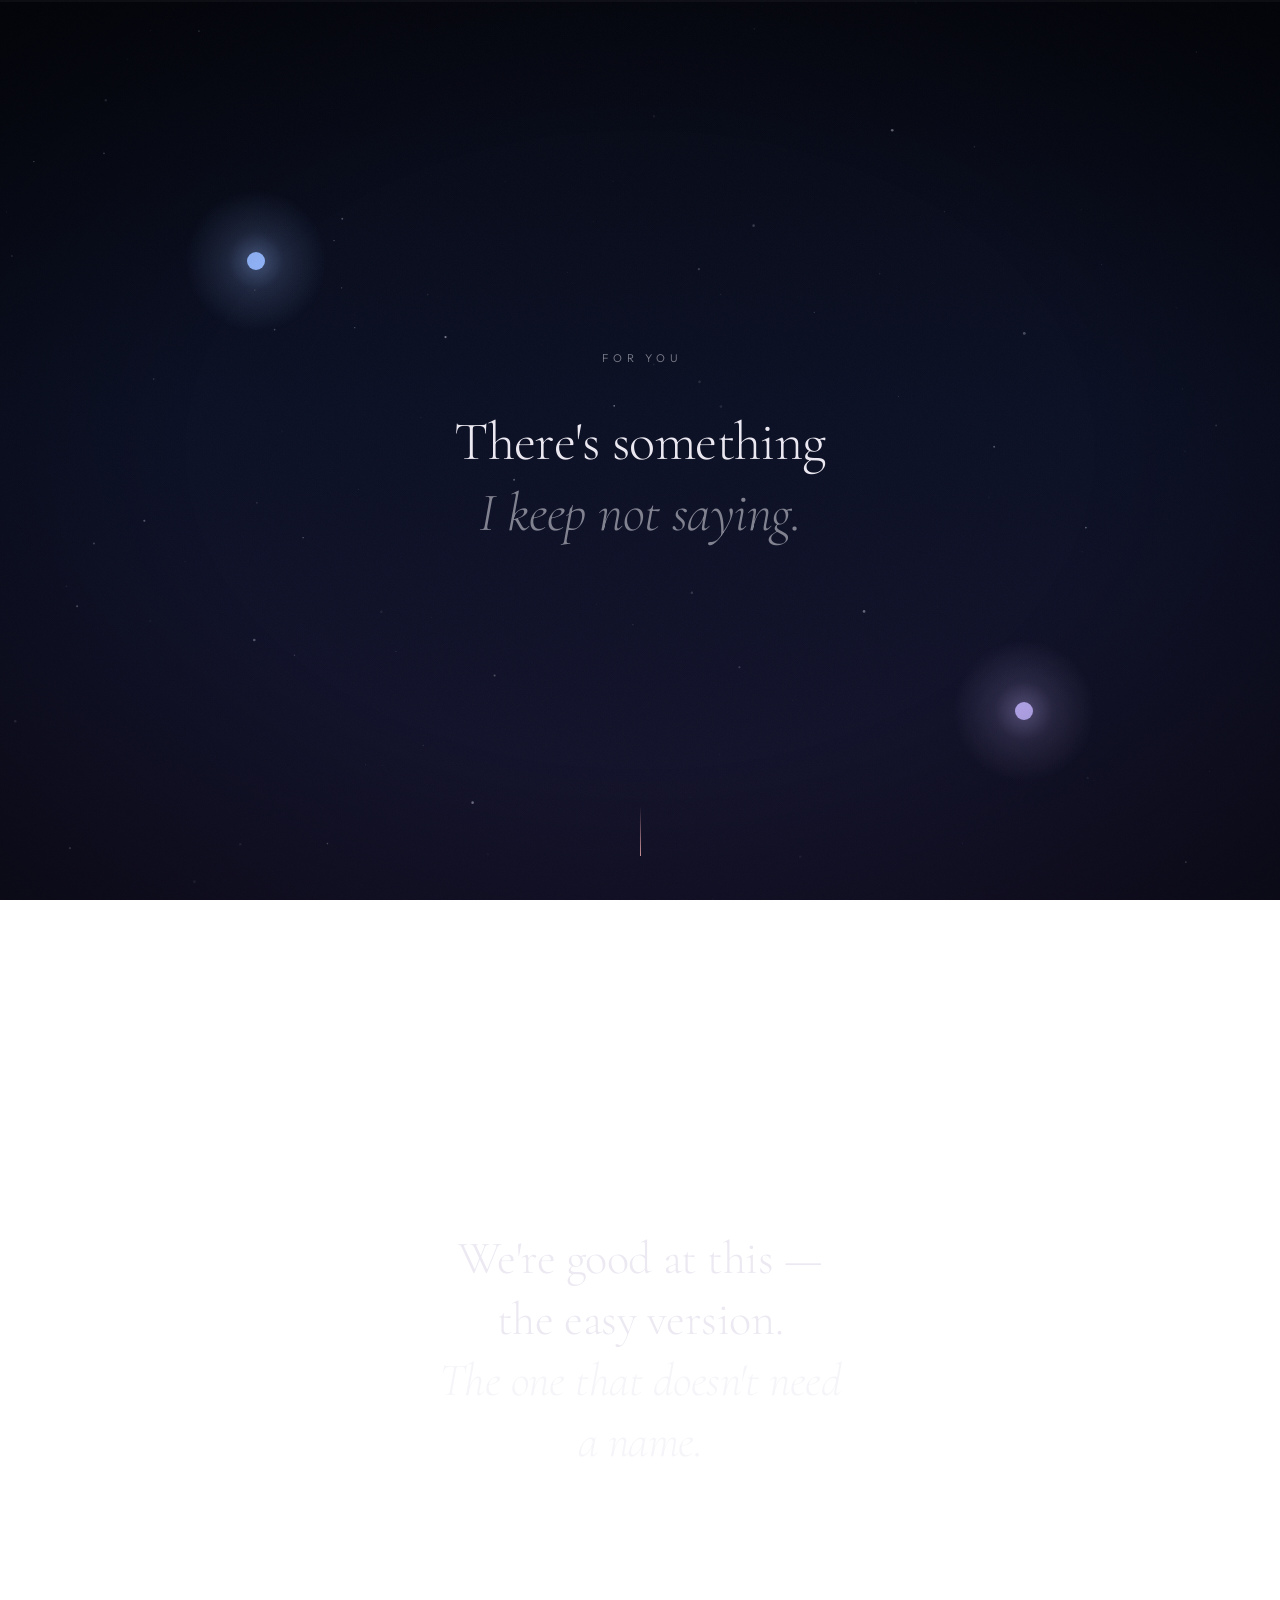
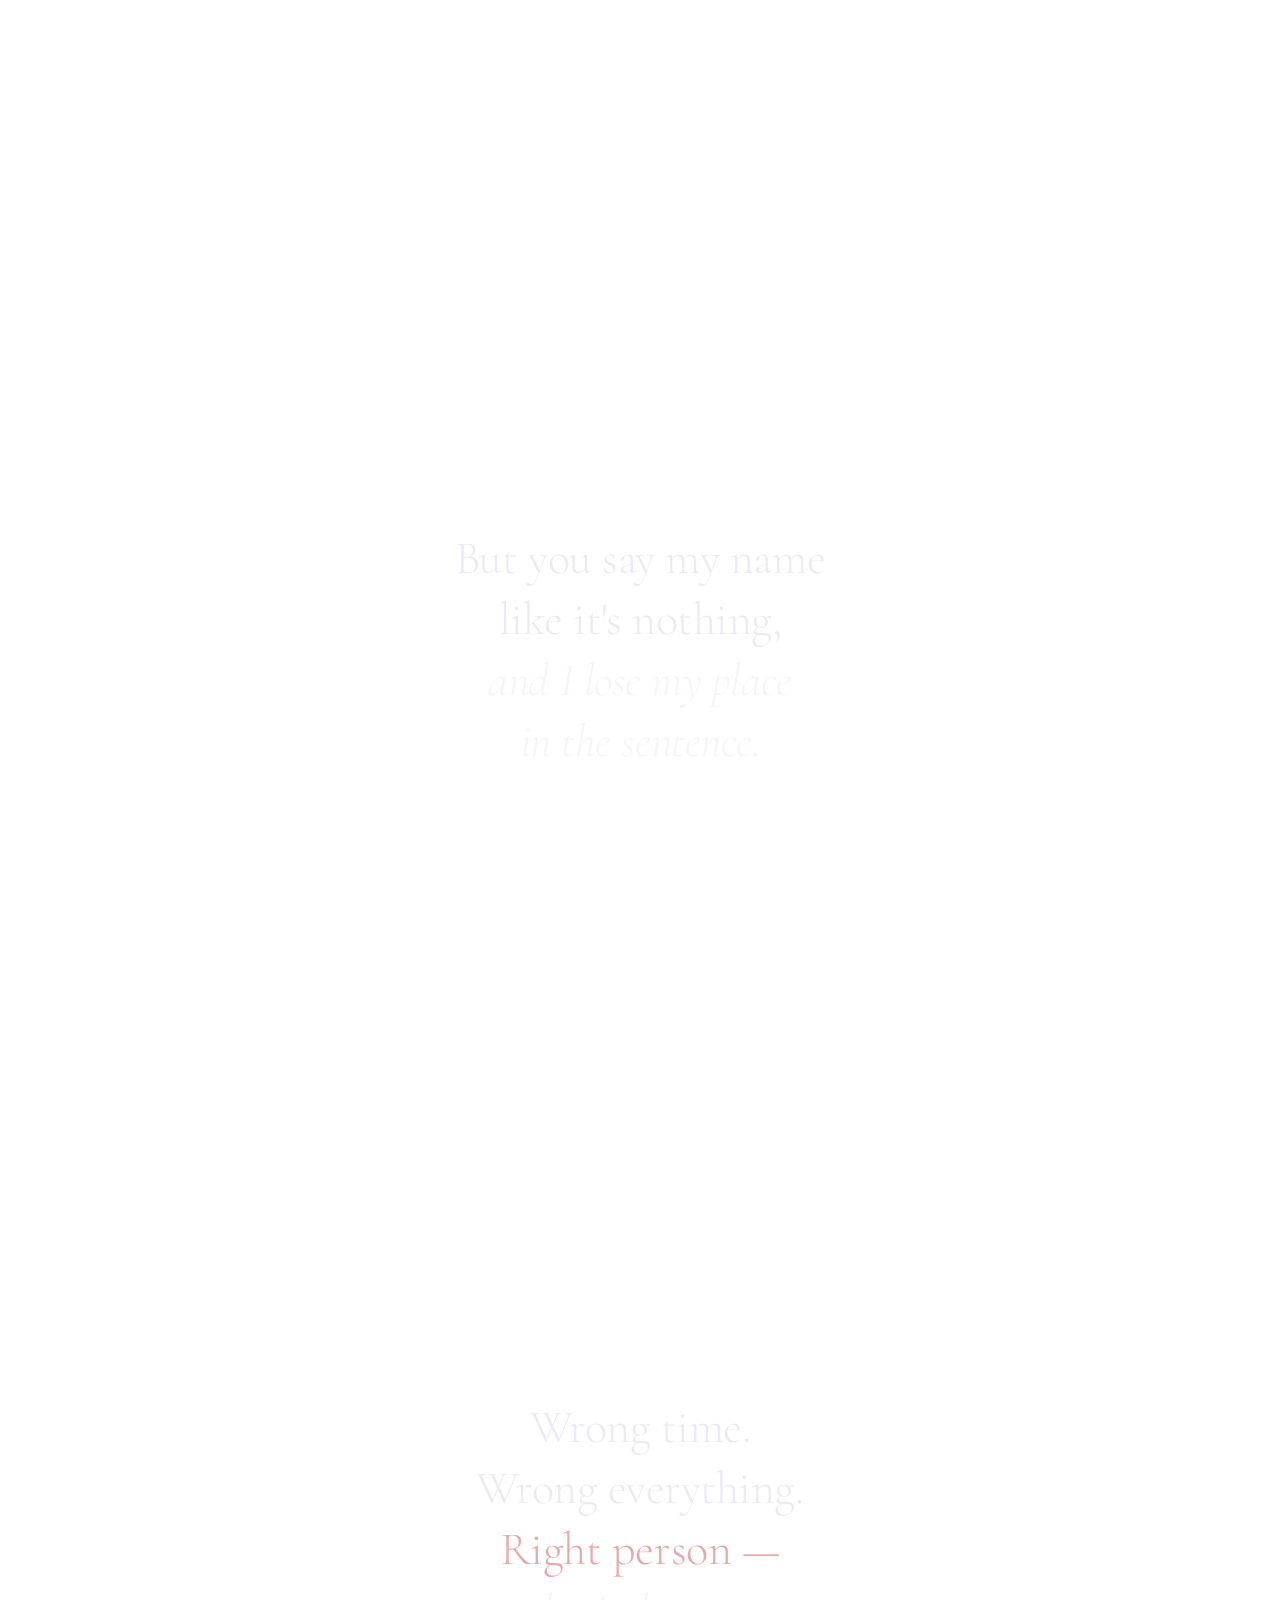
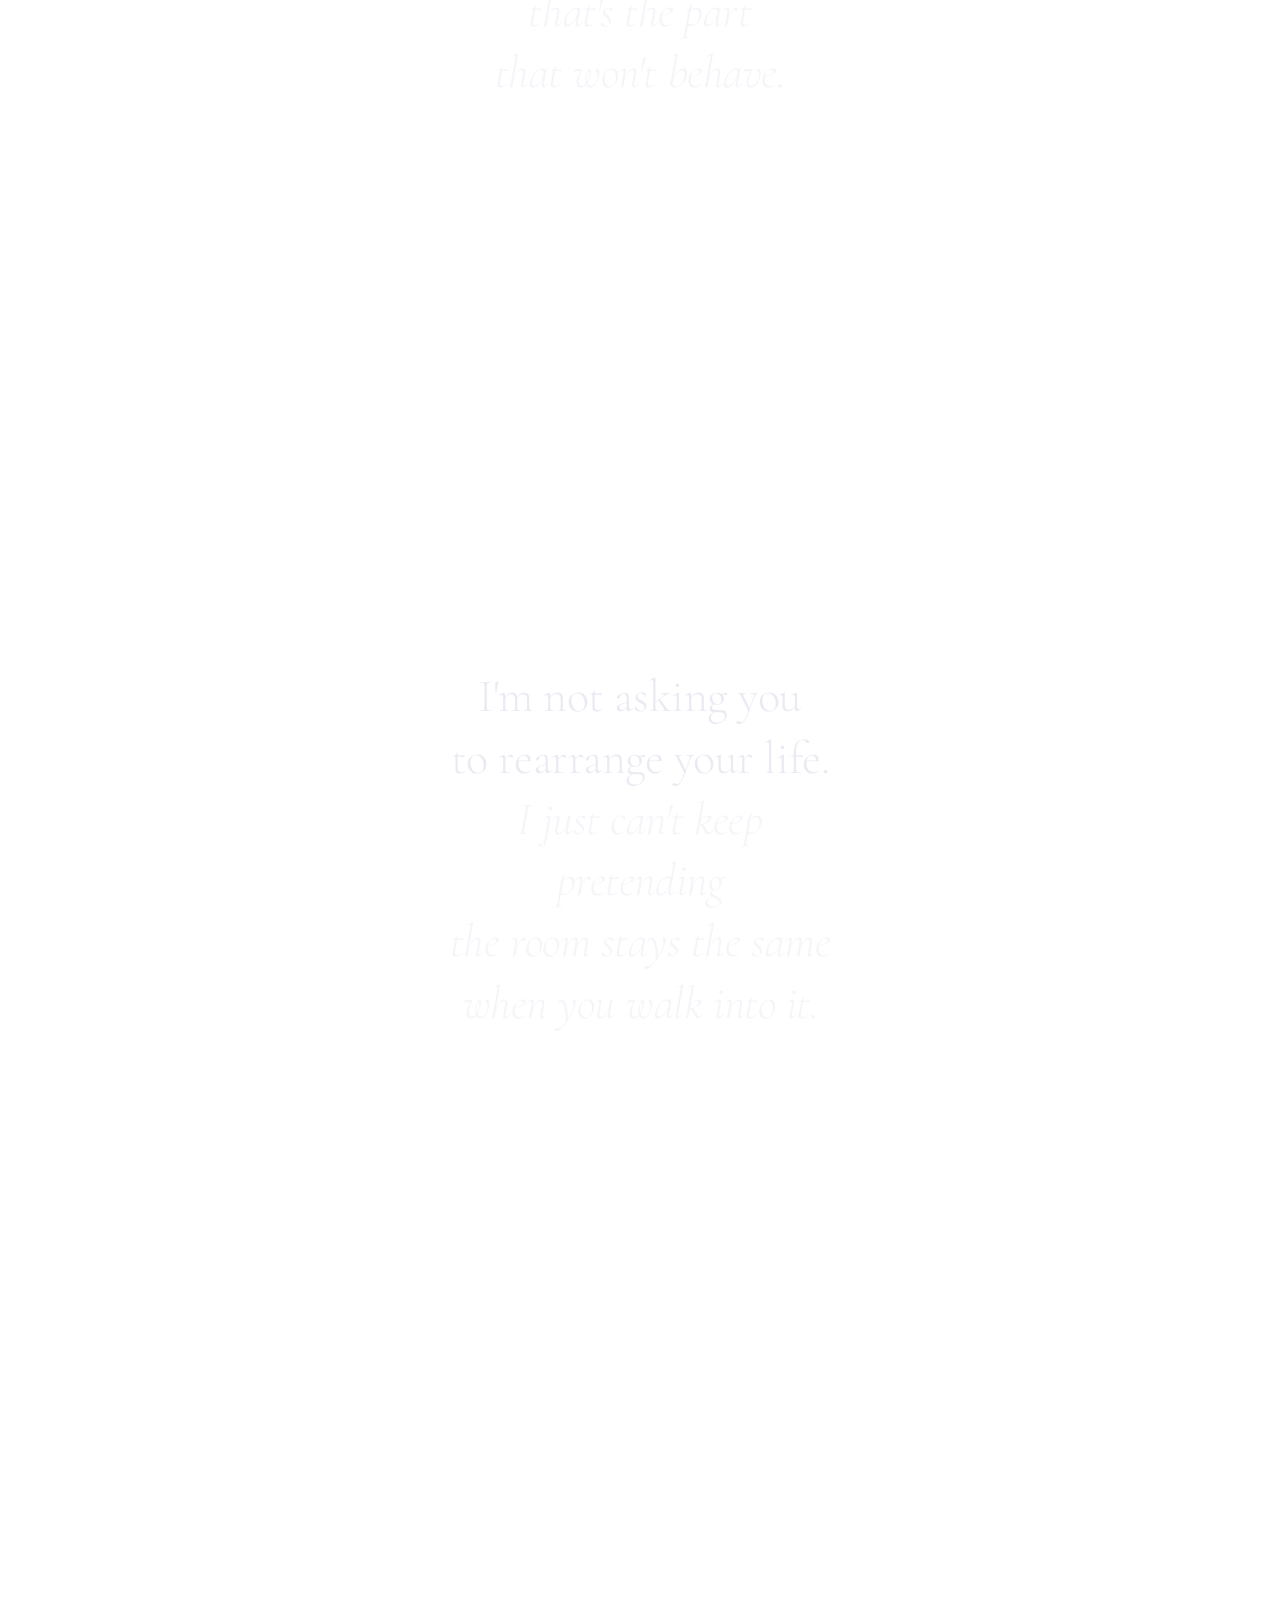
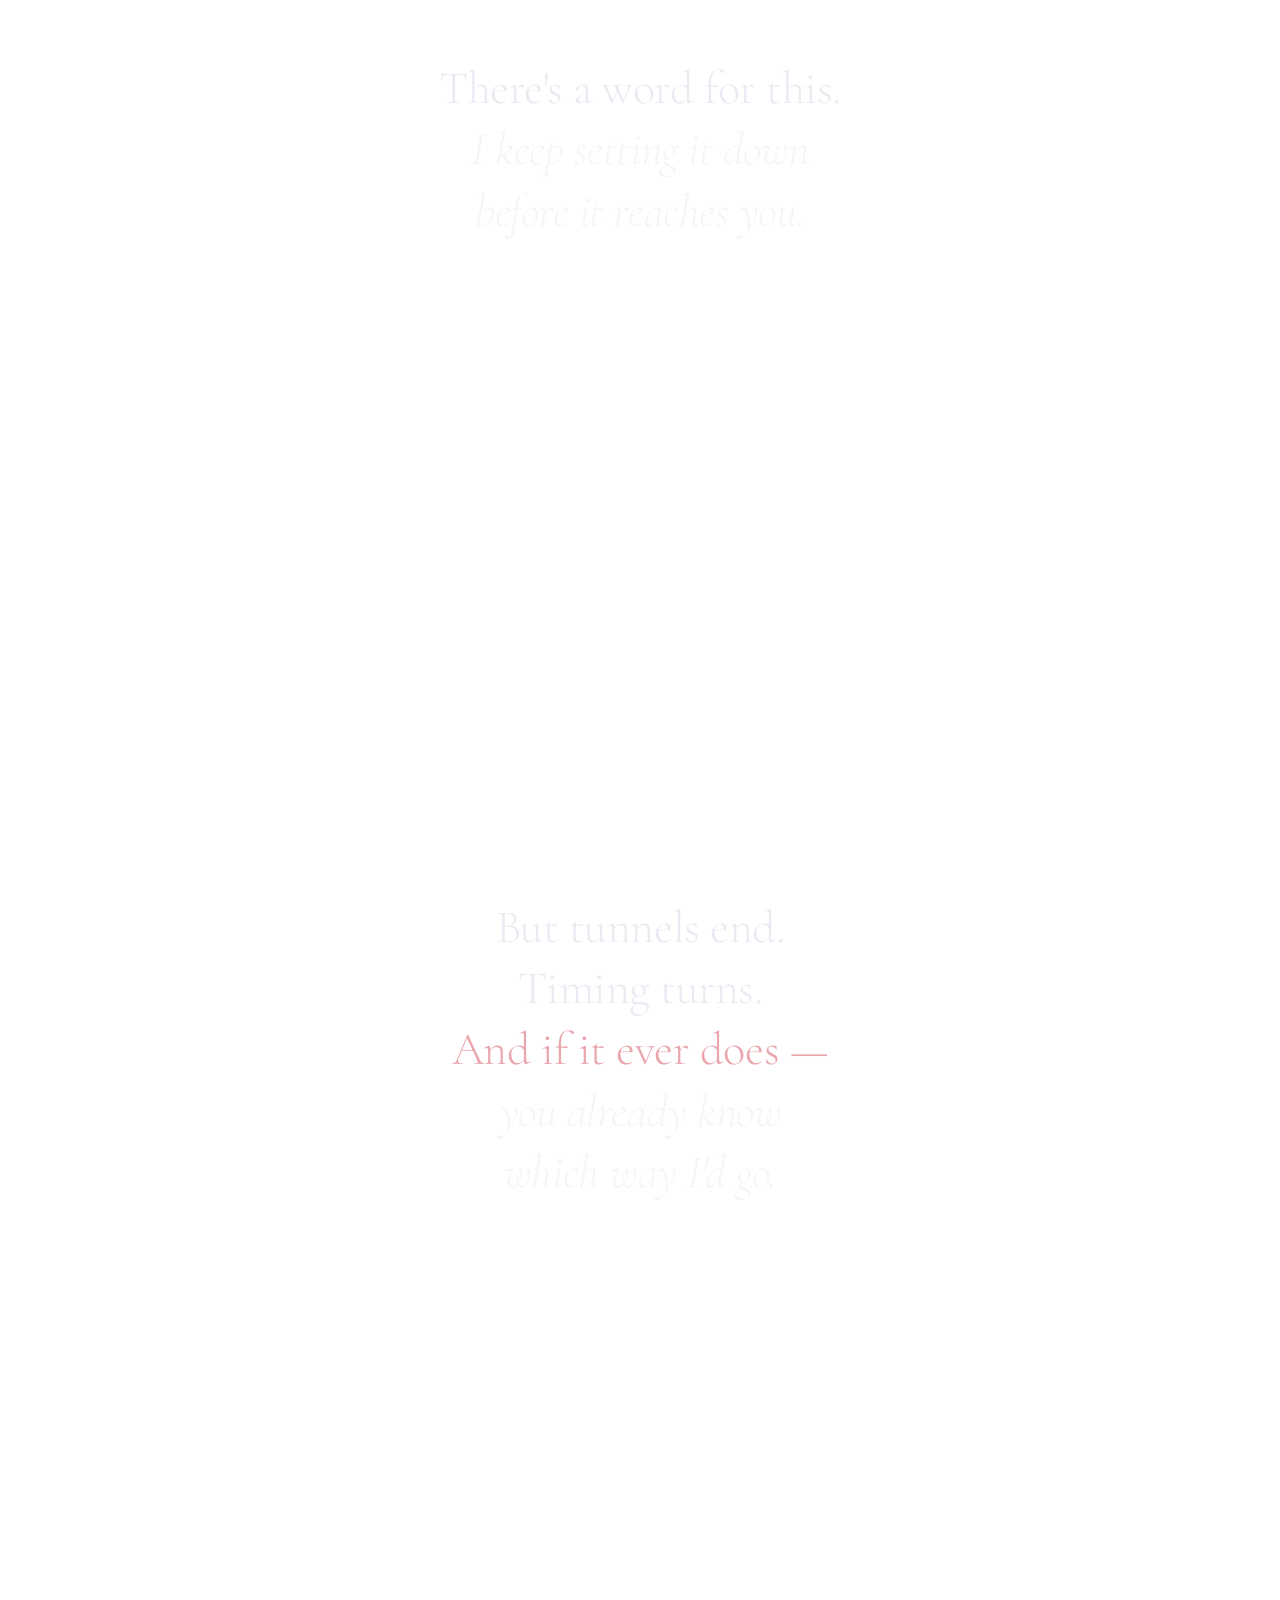
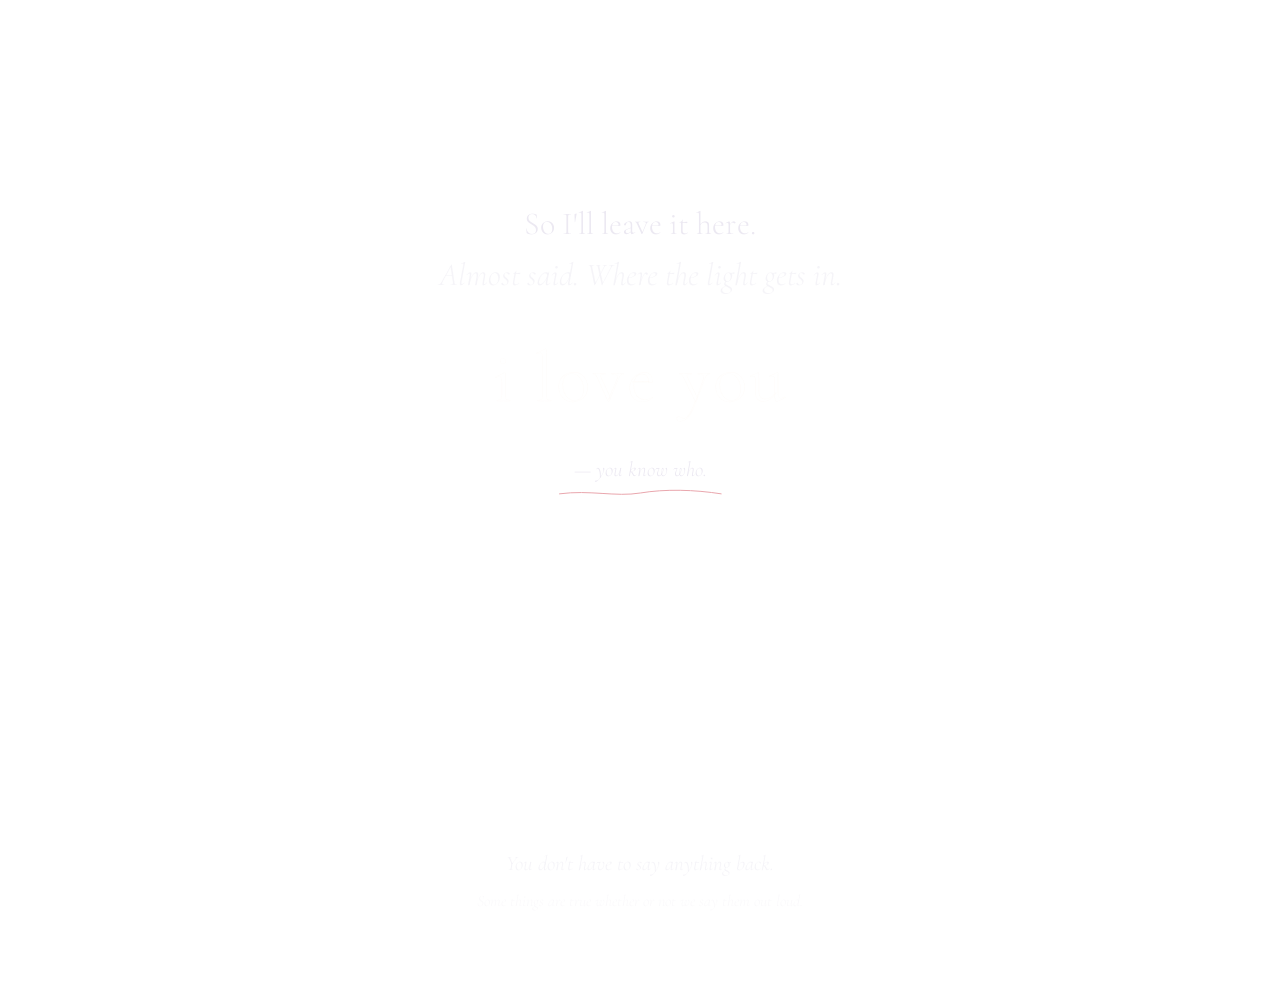
==== index.html @ d971e367 "Add "for you" — a quiet, animated love letter for GitHub Pages A mobile-first single page that hints" ====
<!DOCTYPE html>
<html lang="en">
<head>
  <meta charset="UTF-8">
  <meta name="viewport" content="width=device-width, initial-scale=1.0, viewport-fit=cover">
  <meta name="description" content="Some things are true whether or not we say them out loud.">
  <meta name="theme-color" content="#060812">
  <title>for you</title>
  <link rel="preconnect" href="https://fonts.googleapis.com">
  <link rel="preconnect" href="https://fonts.gstatic.com" crossorigin>
  <link href="https://fonts.googleapis.com/css2?family=Cormorant+Garamond:ital,wght@0,300;0,400;0,500;1,300;1,400&family=Outfit:wght@300;400&display=swap" rel="stylesheet">
  <link rel="stylesheet" href="css/style.css">
</head>
<body>
  <div class="progress" aria-hidden="true"><span class="progress__bar"></span></div>
  <div class="warmth" aria-hidden="true"></div>
  <canvas id="field" aria-hidden="true"></canvas>
  <div class="grain" aria-hidden="true"></div>
  <div class="vignette" aria-hidden="true"></div>

  <main class="letter">

    <!-- Intro -->
    <section class="panel panel--intro" id="intro">
      <p class="label reveal">for you</p>
      <h1 class="verse verse--lead">
        <span class="verse__line reveal">There's something</span>
        <span class="verse__line reveal verse--soft">I keep not saying.</span>
      </h1>
      <div class="cue reveal" aria-hidden="true"><span></span></div>
    </section>

    <!-- The easy version -->
    <section class="panel">
      <p class="verse">
        <span class="verse__line reveal">We're good at this —</span>
        <span class="verse__line reveal">the easy version.</span>
        <span class="verse__line reveal verse--soft">The one that doesn't need a name.</span>
      </p>
    </section>

    <!-- The tell -->
    <section class="panel">
      <p class="verse">
        <span class="verse__line reveal">But you say my name</span>
        <span class="verse__line reveal">like it's nothing,</span>
        <span class="verse__line reveal verse--soft">and I lose my place</span>
        <span class="verse__line reveal verse--soft">in the sentence.</span>
      </p>
    </section>

    <!-- Wrong everything -->
    <section class="panel">
      <p class="verse">
        <span class="verse__line reveal">Wrong time.</span>
        <span class="verse__line reveal">Wrong everything.</span>
        <span class="verse__line reveal verse--accent">Right person —</span>
        <span class="verse__line reveal verse--soft">that's the part</span>
        <span class="verse__line reveal verse--soft">that won't behave.</span>
      </p>
    </section>

    <!-- Not asking -->
    <section class="panel">
      <p class="verse">
        <span class="verse__line reveal">I'm not asking you</span>
        <span class="verse__line reveal">to rearrange your life.</span>
        <span class="verse__line reveal verse--soft">I just can't keep pretending</span>
        <span class="verse__line reveal verse--soft">the room stays the same</span>
        <span class="verse__line reveal verse--soft">when you walk into it.</span>
      </p>
    </section>

    <!-- The almost -->
    <section class="panel">
      <p class="verse">
        <span class="verse__line reveal">There's a word for this.</span>
        <span class="verse__line reveal verse--soft">I keep setting it down</span>
        <span class="verse__line reveal verse--soft">before it reaches you.</span>
      </p>
    </section>

    <!-- Light / hope -->
    <section class="panel">
      <p class="verse">
        <span class="verse__line reveal">But tunnels end.</span>
        <span class="verse__line reveal">Timing turns.</span>
        <span class="verse__line reveal verse--accent">And if it ever does —</span>
        <span class="verse__line reveal verse--soft">you already know</span>
        <span class="verse__line reveal verse--soft">which way I'd go.</span>
      </p>
    </section>

    <!-- Finale: the hint, never quite said -->
    <section class="panel panel--finale" id="finale">
      <div class="finale__inner">
        <p class="finale__line reveal">So I'll leave it here.</p>
        <p class="finale__line reveal verse--soft">Almost said. Where the light gets in.</p>

        <p class="whisper reveal" aria-label="three words I'm not quite saying">
          <span>i</span> <span>love</span> <span>you</span>
        </p>

        <p class="sign reveal">
          <span class="sign__text">— you know who.</span>
          <svg class="sign__underline" viewBox="0 0 200 12" preserveAspectRatio="none" aria-hidden="true">
            <path d="M3 7 C 40 2, 70 11, 100 6 S 165 2, 197 7" fill="none" stroke="currentColor" stroke-width="1.2" stroke-linecap="round"/>
          </svg>
        </p>
      </div>
    </section>

    <footer class="footer">
      <p>You don't have to say anything back.</p>
      <p class="footer__soft">Some things are true whether or not we say them out loud.</p>
    </footer>

  </main>

  <script src="js/main.js"></script>
</body>
</html>
---- css/style.css ----
/* ───────────────────────────────────────────
   for you — a quiet letter that only hints
   ─────────────────────────────────────────── */

*, *::before, *::after {
  box-sizing: border-box;
  margin: 0;
  padding: 0;
}

:root {
  --night:   #060812;
  --indigo:  #0b1024;
  --dusk:    #15132c;
  --plum:    #241734;
  --ember:   #3a2230;
  --dawn:    #4d2f2b;

  --text:    #ece9f2;
  --muted:   rgba(236, 233, 242, 0.52);
  --faint:   rgba(236, 233, 242, 0.28);
  --accent:  #e9a6ad;   /* soft rose */
  --warm:    #f3c79c;   /* amber */
  --gold:    #ffd9a0;

  --serif: 'Cormorant Garamond', Georgia, serif;
  --sans:  'Outfit', system-ui, sans-serif;

  --ease-out:  cubic-bezier(0.22, 1, 0.36, 1);
  --ease-soft: cubic-bezier(0.45, 0, 0.55, 1);
}

html {
  scroll-behavior: smooth;
  -webkit-text-size-adjust: 100%;
}

body {
  font-family: var(--serif);
  font-weight: 300;
  color: var(--text);
  line-height: 1.5;
  background: var(--night);
  overflow-x: hidden;
  min-height: 100dvh;
  opacity: 0;
  transition: opacity 1.8s var(--ease-out);
}

body.loaded { opacity: 1; }

/* ── Fixed background layers ──────────────── */

/* cool base; warm overlay fades in with scroll */
.warmth {
  position: fixed;
  inset: 0;
  z-index: -2;
  background:
    radial-gradient(120% 90% at 50% 118%, rgba(77, 47, 43, 0.95) 0%, rgba(58, 34, 48, 0.6) 35%, transparent 70%),
    linear-gradient(180deg, transparent 0%, rgba(36, 23, 52, 0.5) 100%);
  opacity: 0;
  transition: opacity 0.4s linear;
  pointer-events: none;
}

body {
  background:
    linear-gradient(180deg, var(--night) 0%, var(--indigo) 45%, var(--dusk) 100%) fixed;
}

#field {
  position: fixed;
  inset: 0;
  z-index: -1;
  pointer-events: none;
}

/* ── Overlays ─────────────────────────────── */
.grain {
  position: fixed;
  inset: 0;
  z-index: 90;
  pointer-events: none;
  opacity: 0.03;
  background-image: url("data:image/svg+xml,%3Csvg viewBox='0 0 256 256' xmlns='http://www.w3.org/2000/svg'%3E%3Cfilter id='n'%3E%3CfeTurbulence type='fractalNoise' baseFrequency='0.85' numOctaves='4' stitchTiles='stitch'/%3E%3C/filter%3E%3Crect width='100%25' height='100%25' filter='url(%23n)'/%3E%3C/svg%3E");
  background-size: 180px;
}

.vignette {
  position: fixed;
  inset: 0;
  z-index: 91;
  pointer-events: none;
  background: radial-gradient(ellipse at center, transparent 50%, rgba(0, 0, 0, 0.5) 100%);
}

.progress {
  position: fixed;
  top: 0;
  left: 0;
  right: 0;
  height: 2px;
  z-index: 100;
  background: rgba(255, 255, 255, 0.04);
  pointer-events: none;
}

.progress__bar {
  display: block;
  height: 100%;
  width: 0;
  background: linear-gradient(90deg, var(--accent), var(--warm), var(--gold));
  box-shadow: 0 0 10px rgba(243, 199, 156, 0.5);
  transition: width 0.15s linear;
}

/* ── Letter / panels ──────────────────────── */
.letter {
  position: relative;
  z-index: 1;
}

.panel {
  min-height: 100dvh;
  display: flex;
  flex-direction: column;
  align-items: center;
  justify-content: center;
  text-align: center;
  padding: 6rem 1.75rem;
}

.panel--intro {
  position: relative;
}

/* ── Typography ───────────────────────────── */
.label {
  font-family: var(--sans);
  font-weight: 300;
  font-size: 0.7rem;
  letter-spacing: 0.42em;
  text-transform: uppercase;
  color: var(--muted);
  margin-bottom: 2.5rem;
  padding-left: 0.42em;
}

.verse {
  max-width: 22rem;
  font-weight: 300;
  font-size: clamp(1.75rem, 7.5vw, 2.9rem);
  line-height: 1.32;
  letter-spacing: -0.01em;
}

.verse--lead {
  font-size: clamp(2.1rem, 9vw, 3.4rem);
}

.verse__line {
  display: block;
}

.verse--soft {
  color: var(--muted);
  font-style: italic;
}

.verse--accent {
  color: var(--accent);
}

/* ── Soft blur-in reveal ──────────────────── */
.reveal {
  opacity: 0;
  transform: translateY(20px);
  filter: blur(6px);
  transition:
    opacity 1.3s var(--ease-out),
    transform 1.3s var(--ease-out),
    filter 1.3s var(--ease-out);
  transition-delay: var(--reveal-delay, 0s);
}

.reveal.visible {
  opacity: 1;
  transform: translateY(0);
  filter: blur(0);
}

/* ── Scroll cue ───────────────────────────── */
.cue {
  position: absolute;
  bottom: 2.75rem;
  left: 50%;
  transform: translateX(-50%);
}

.cue span {
  display: block;
  width: 1px;
  height: 50px;
  background: linear-gradient(to bottom, transparent, var(--accent));
  animation: cue 2.6s var(--ease-soft) infinite;
}

@keyframes cue {
  0%   { transform: scaleY(0); transform-origin: top; opacity: 0; }
  40%  { transform: scaleY(1); transform-origin: top; opacity: 0.9; }
  60%  { transform: scaleY(1); transform-origin: bottom; opacity: 0.9; }
  100% { transform: scaleY(0); transform-origin: bottom; opacity: 0; }
}

/* ── Finale ───────────────────────────────── */
.panel--finale {
  min-height: 100dvh;
  gap: 0;
}

.finale__inner {
  max-width: 26rem;
}

.finale__line {
  font-size: clamp(1.4rem, 5.5vw, 2rem);
  line-height: 1.4;
}

.finale__line + .finale__line {
  margin-top: 0.4rem;
}

/* the three words — present, but only a whisper */
.whisper {
  margin: 2.75rem 0 2.5rem;
  font-size: clamp(2.4rem, 12vw, 4.5rem);
  font-weight: 300;
  letter-spacing: 0.04em;
  line-height: 1;
  color: transparent;
  -webkit-text-stroke: 0.4px rgba(243, 199, 156, 0.35);
  text-shadow: 0 0 22px rgba(243, 199, 156, 0.12);
  user-select: none;
}

.whisper span {
  display: inline-block;
  opacity: 0.16;
  transition: opacity 1.6s var(--ease-soft);
}

.whisper.visible span {
  animation: breathe 6s var(--ease-soft) infinite;
}

.whisper span:nth-child(2) { animation-delay: 0.6s; }
.whisper span:nth-child(3) { animation-delay: 1.2s; }

@keyframes breathe {
  0%, 100% { opacity: 0.12; }
  50%       { opacity: 0.4; }
}

.sign {
  position: relative;
  display: inline-block;
  font-style: italic;
  font-size: clamp(1.05rem, 4vw, 1.3rem);
  color: var(--text);
}

.sign__underline {
  display: block;
  width: 100%;
  height: 10px;
  margin-top: 0.2rem;
  color: var(--accent);
  overflow: visible;
}

.sign__underline path {
  stroke-dasharray: 220;
  stroke-dashoffset: 220;
}

.sign.visible .sign__underline path {
  animation: draw 1.8s var(--ease-out) 0.6s forwards;
}

@keyframes draw { to { stroke-dashoffset: 0; } }

/* ── Footer ───────────────────────────────── */
.footer {
  position: relative;
  z-index: 1;
  padding: 3rem 1.75rem 4.5rem;
  text-align: center;
}

.footer p {
  font-size: clamp(1.05rem, 4vw, 1.3rem);
  color: var(--muted);
  font-style: italic;
}

.footer__soft {
  margin-top: 0.6rem;
  font-size: clamp(0.85rem, 3vw, 1rem) !important;
  color: var(--faint) !important;
}

/* ── Larger screens ───────────────────────── */
@media (min-width: 640px) {
  .verse { max-width: 26rem; }
  .panel { padding: 7rem 2rem; }
}

/* ── Reduced motion ───────────────────────── */
@media (prefers-reduced-motion: reduce) {
  *, *::before, *::after {
    animation-duration: 0.01ms !important;
    animation-iteration-count: 1 !important;
    transition-duration: 0.01ms !important;
  }
  html { scroll-behavior: auto; }
  body { opacity: 1; }
  .reveal { opacity: 1; transform: none; filter: none; }
  .whisper span { opacity: 0.32; }
  .sign__underline path { stroke-dashoffset: 0; }
  .warmth { opacity: 0.6; }
}
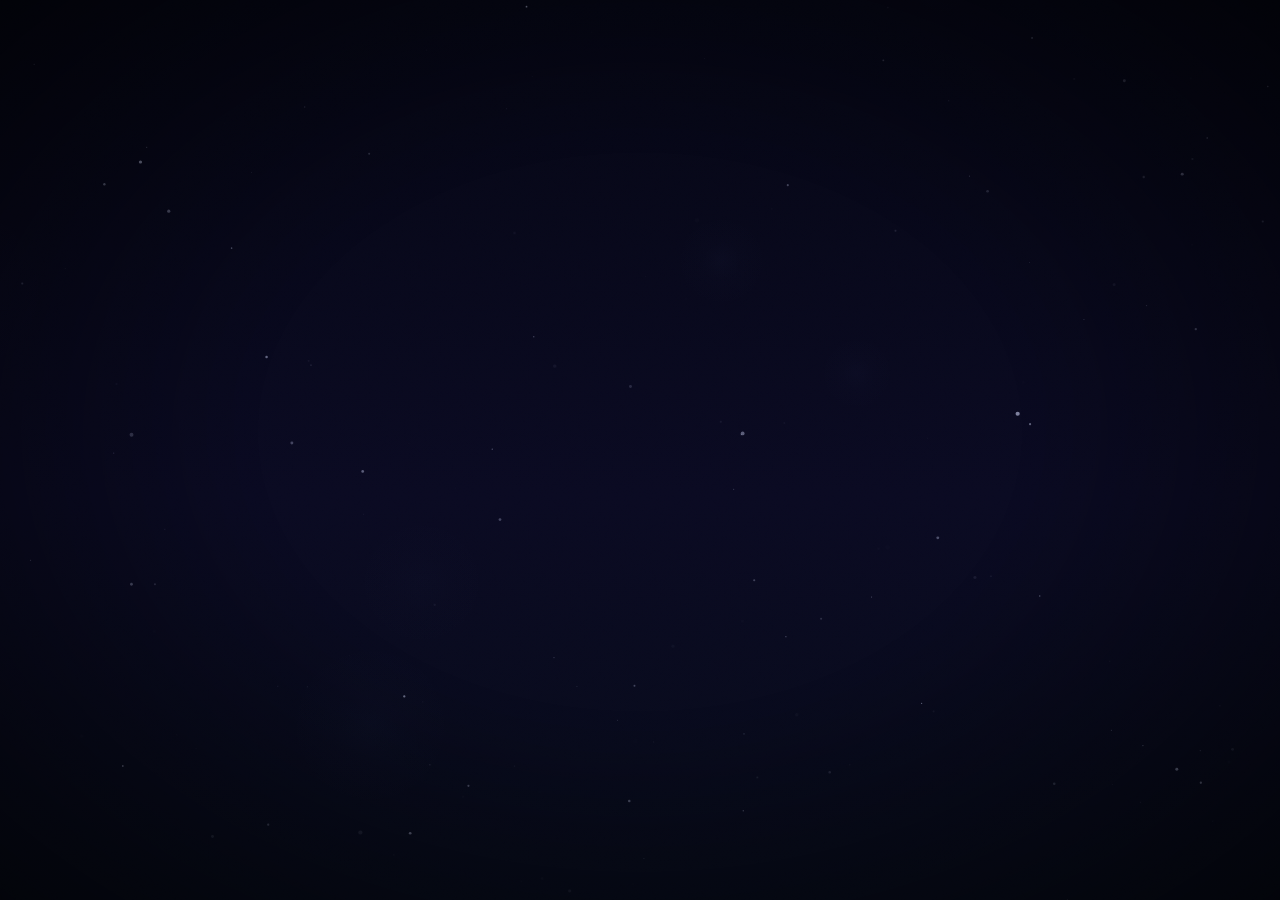
==== commit c31fcb0e: "Make the wordless film the landing page Move the light-only animation to index.html and the worded l" ====
--- a/index.html
+++ b/index.html
@@ -3,120 +3,546 @@
 <head>
   <meta charset="UTF-8">
   <meta name="viewport" content="width=device-width, initial-scale=1.0, viewport-fit=cover">
-  <meta name="description" content="Some things are true whether or not we say them out loud.">
-  <meta name="theme-color" content="#060812">
-  <title>for you</title>
-  <link rel="preconnect" href="https://fonts.googleapis.com">
-  <link rel="preconnect" href="https://fonts.gstatic.com" crossorigin>
-  <link href="https://fonts.googleapis.com/css2?family=Cormorant+Garamond:ital,wght@0,300;0,400;0,500;1,300;1,400&family=Outfit:wght@300;400&display=swap" rel="stylesheet">
-  <link rel="stylesheet" href="css/style.css">
+  <meta name="description" content="Without a single word.">
+  <meta name="theme-color" content="#05060f">
+  <title>·</title>
+  <style>
+    *, *::before, *::after { box-sizing: border-box; margin: 0; padding: 0; }
+
+    html, body {
+      height: 100%;
+      background: #05060f;
+      overflow: hidden;
+      touch-action: manipulation;
+    }
+
+    body {
+      opacity: 0;
+      transition: opacity 2.4s ease;
+    }
+    body.loaded { opacity: 1; }
+
+    #scene { position: fixed; inset: 0; display: block; }
+
+    .grain {
+      position: fixed;
+      inset: 0;
+      z-index: 2;
+      pointer-events: none;
+      opacity: 0.04;
+      mix-blend-mode: overlay;
+      background-image: url("data:image/svg+xml,%3Csvg viewBox='0 0 256 256' xmlns='http://www.w3.org/2000/svg'%3E%3Cfilter id='n'%3E%3CfeTurbulence type='fractalNoise' baseFrequency='0.85' numOctaves='4' stitchTiles='stitch'/%3E%3C/filter%3E%3Crect width='100%25' height='100%25' filter='url(%23n)'/%3E%3C/svg%3E");
+      background-size: 160px;
+    }
+    .vignette {
+      position: fixed;
+      inset: 0;
+      z-index: 3;
+      pointer-events: none;
+      background: radial-gradient(ellipse at 50% 48%, transparent 42%, rgba(0,0,0,0.6) 100%);
+    }
+
+    .replay {
+      position: fixed;
+      left: 50%;
+      bottom: 7.5%;
+      transform: translateX(-50%) scale(0.9);
+      z-index: 4;
+      width: 46px;
+      height: 46px;
+      color: rgba(255, 222, 194, 0.55);
+      opacity: 0;
+      pointer-events: none;
+      transition: opacity 1.6s ease, transform 1.6s ease, color 0.3s ease;
+      cursor: pointer;
+      background: none;
+      border: none;
+    }
+    .replay.show {
+      opacity: 1;
+      transform: translateX(-50%) scale(1);
+      pointer-events: auto;
+      animation: hint 3.6s ease-in-out infinite;
+    }
+    .replay:hover { color: rgba(255, 222, 194, 0.95); }
+    .replay svg { width: 100%; height: 100%; display: block;
+      filter: drop-shadow(0 0 8px rgba(255, 200, 160, 0.5)); }
+
+    @keyframes hint {
+      0%, 100% { opacity: 0.5; }
+      50%       { opacity: 0.9; }
+    }
+
+    @media (prefers-reduced-motion: reduce) {
+      body { opacity: 1; transition: none; }
+      .replay.show { animation: none; }
+    }
+  </style>
 </head>
 <body>
-  <div class="progress" aria-hidden="true"><span class="progress__bar"></span></div>
-  <div class="warmth" aria-hidden="true"></div>
-  <canvas id="field" aria-hidden="true"></canvas>
+  <canvas id="scene" aria-hidden="true"></canvas>
   <div class="grain" aria-hidden="true"></div>
   <div class="vignette" aria-hidden="true"></div>
 
-  <main class="letter">
-
-    <!-- Intro -->
-    <section class="panel panel--intro" id="intro">
-      <p class="label reveal">for you</p>
-      <h1 class="verse verse--lead">
-        <span class="verse__line reveal">There's something</span>
-        <span class="verse__line reveal verse--soft">I keep not saying.</span>
-      </h1>
-      <div class="cue reveal" aria-hidden="true"><span></span></div>
-    </section>
-
-    <!-- The easy version -->
-    <section class="panel">
-      <p class="verse">
-        <span class="verse__line reveal">We're good at this —</span>
-        <span class="verse__line reveal">the easy version.</span>
-        <span class="verse__line reveal verse--soft">The one that doesn't need a name.</span>
-      </p>
-    </section>
-
-    <!-- The tell -->
-    <section class="panel">
-      <p class="verse">
-        <span class="verse__line reveal">But you say my name</span>
-        <span class="verse__line reveal">like it's nothing,</span>
-        <span class="verse__line reveal verse--soft">and I lose my place</span>
-        <span class="verse__line reveal verse--soft">in the sentence.</span>
-      </p>
-    </section>
-
-    <!-- Wrong everything -->
-    <section class="panel">
-      <p class="verse">
-        <span class="verse__line reveal">Wrong time.</span>
-        <span class="verse__line reveal">Wrong everything.</span>
-        <span class="verse__line reveal verse--accent">Right person —</span>
-        <span class="verse__line reveal verse--soft">that's the part</span>
-        <span class="verse__line reveal verse--soft">that won't behave.</span>
-      </p>
-    </section>
-
-    <!-- Not asking -->
-    <section class="panel">
-      <p class="verse">
-        <span class="verse__line reveal">I'm not asking you</span>
-        <span class="verse__line reveal">to rearrange your life.</span>
-        <span class="verse__line reveal verse--soft">I just can't keep pretending</span>
-        <span class="verse__line reveal verse--soft">the room stays the same</span>
-        <span class="verse__line reveal verse--soft">when you walk into it.</span>
-      </p>
-    </section>
-
-    <!-- The almost -->
-    <section class="panel">
-      <p class="verse">
-        <span class="verse__line reveal">There's a word for this.</span>
-        <span class="verse__line reveal verse--soft">I keep setting it down</span>
-        <span class="verse__line reveal verse--soft">before it reaches you.</span>
-      </p>
-    </section>
-
-    <!-- Light / hope -->
-    <section class="panel">
-      <p class="verse">
-        <span class="verse__line reveal">But tunnels end.</span>
-        <span class="verse__line reveal">Timing turns.</span>
-        <span class="verse__line reveal verse--accent">And if it ever does —</span>
-        <span class="verse__line reveal verse--soft">you already know</span>
-        <span class="verse__line reveal verse--soft">which way I'd go.</span>
-      </p>
-    </section>
-
-    <!-- Finale: the hint, never quite said -->
-    <section class="panel panel--finale" id="finale">
-      <div class="finale__inner">
-        <p class="finale__line reveal">So I'll leave it here.</p>
-        <p class="finale__line reveal verse--soft">Almost said. Where the light gets in.</p>
-
-        <p class="whisper reveal" aria-label="three words I'm not quite saying">
-          <span>i</span> <span>love</span> <span>you</span>
-        </p>
-
-        <p class="sign reveal">
-          <span class="sign__text">— you know who.</span>
-          <svg class="sign__underline" viewBox="0 0 200 12" preserveAspectRatio="none" aria-hidden="true">
-            <path d="M3 7 C 40 2, 70 11, 100 6 S 165 2, 197 7" fill="none" stroke="currentColor" stroke-width="1.2" stroke-linecap="round"/>
-          </svg>
-        </p>
-      </div>
-    </section>
-
-    <footer class="footer">
-      <p>You don't have to say anything back.</p>
-      <p class="footer__soft">Some things are true whether or not we say them out loud.</p>
-    </footer>
-
-  </main>
-
-  <script src="js/main.js"></script>
+  <button class="replay" id="replay" aria-label="play again" title="play again">
+    <svg viewBox="0 0 24 24" fill="none" stroke="currentColor" stroke-width="1.4" stroke-linecap="round" stroke-linejoin="round">
+      <path d="M21 12a9 9 0 1 1-2.64-6.36"></path>
+      <path d="M21 3v5h-5"></path>
+    </svg>
+  </button>
+
+  <script>
+  (function () {
+    'use strict';
+
+    const reduceMotion = window.matchMedia('(prefers-reduced-motion: reduce)').matches;
+    const canvas = document.getElementById('scene');
+    const ctx = canvas.getContext('2d');
+    const replayBtn = document.getElementById('replay');
+
+    let w = 0, h = 0, dpr = 1, minSide = 0;
+    const DURATION = 42000;
+    let startTime = null;
+    let finished = false;
+
+    // dynamic collections
+    let stars = [], bokeh = [], aurora = [];
+    let trailA = [], trailB = [];
+    let rings = [], flows = [], embers = [], shooting = [];
+    let prevHbA = 0, prevHbB = 0;
+    let bloomFired = false, bloom = null;
+
+    // ── math helpers ──
+    const clamp = (v, a, b) => Math.min(Math.max(v, a), b);
+    const lerp = (a, b, t) => a + (b - a) * t;
+    const seg = (t, a, b) => clamp((t - a) / (b - a), 0, 1);
+    const easeInOut = (t) => (t < 0.5 ? 4 * t * t * t : 1 - Math.pow(-2 * t + 2, 3) / 2);
+    const easeOut = (t) => 1 - Math.pow(1 - t, 3);
+    const TAU = Math.PI * 2;
+
+    function heartbeat(ms, period) {
+      const x = (ms % period) / period;
+      const b1 = Math.exp(-Math.pow((x - 0.10) / 0.045, 2));
+      const b2 = 0.6 * Math.exp(-Math.pow((x - 0.24) / 0.05, 2));
+      return b1 + b2;
+    }
+
+    function quad(p, x0, y0, cx, cy, x1, y1) {
+      const m = 1 - p;
+      return [
+        m * m * x0 + 2 * m * p * cx + p * p * x1,
+        m * m * y0 + 2 * m * p * cy + p * p * y1,
+      ];
+    }
+
+    function blend(c1, c2, t) {
+      return [
+        Math.round(lerp(c1[0], c2[0], t)),
+        Math.round(lerp(c1[1], c2[1], t)),
+        Math.round(lerp(c1[2], c2[2], t)),
+      ];
+    }
+
+    // ── setup ──
+    function resize() {
+      dpr = Math.min(window.devicePixelRatio || 1, 2);
+      w = window.innerWidth;
+      h = window.innerHeight;
+      minSide = Math.min(w, h);
+      canvas.width = w * dpr;
+      canvas.height = h * dpr;
+      ctx.setTransform(dpr, 0, 0, dpr, 0, 0);
+      buildStatic();
+    }
+
+    function buildStatic() {
+      const count = Math.min(Math.floor((w * h) / 6500), 160);
+      stars = Array.from({ length: count }, () => ({
+        x: Math.random() * w,
+        y: Math.random() * h,
+        z: Math.random(),                  // depth → parallax + size
+        r: Math.random() * 1.1 + 0.25,
+        base: Math.random() * 0.45 + 0.06,
+        speed: Math.random() * 0.0006 + 0.0002,
+        phase: Math.random() * TAU,
+      }));
+      bokeh = Array.from({ length: 7 }, () => ({
+        x: Math.random() * w,
+        y: Math.random() * h,
+        r: minSide * (0.04 + Math.random() * 0.09),
+        a: 0.015 + Math.random() * 0.025,
+        dx: (Math.random() - 0.5) * 0.08,
+        dy: (Math.random() - 0.5) * 0.05,
+        phase: Math.random() * TAU,
+      }));
+      aurora = Array.from({ length: 3 }, (_, i) => ({
+        y: 0.16 + i * 0.10,
+        amp: 0.03 + Math.random() * 0.03,
+        len: 1.5 + Math.random(),
+        speed: 0.00012 + Math.random() * 0.0001,
+        phase: Math.random() * TAU,
+        hue: i,
+      }));
+    }
+
+    // ── palette ──
+    const A_COOL = [150, 190, 255], A_WARM = [255, 198, 165];
+    const B_COOL = [200, 178, 255], B_WARM = [255, 168, 178];
+
+    function paintBackground(warmT) {
+      const top = [
+        Math.round(lerp(5, 28, warmT)),
+        Math.round(lerp(6, 16, warmT)),
+        Math.round(lerp(20, 30, warmT)),
+      ];
+      const mid = [
+        Math.round(lerp(10, 52, warmT)),
+        Math.round(lerp(10, 24, warmT)),
+        Math.round(lerp(34, 40, warmT)),
+      ];
+      const bot = [
+        Math.round(lerp(7, 92, warmT)),
+        Math.round(lerp(11, 44, warmT)),
+        Math.round(lerp(26, 38, warmT)),
+      ];
+      const g = ctx.createLinearGradient(0, 0, 0, h);
+      g.addColorStop(0, `rgb(${top})`);
+      g.addColorStop(0.55, `rgb(${mid})`);
+      g.addColorStop(1, `rgb(${bot})`);
+      ctx.fillStyle = g;
+      ctx.fillRect(0, 0, w, h);
+
+      if (warmT > 0.01) {
+        const bloomG = ctx.createRadialGradient(w / 2, h * 1.18, 0, w / 2, h * 1.18, h * 0.95);
+        bloomG.addColorStop(0, `rgba(255, 186, 132, ${0.34 * warmT})`);
+        bloomG.addColorStop(1, 'rgba(255, 186, 132, 0)');
+        ctx.fillStyle = bloomG;
+        ctx.fillRect(0, 0, w, h);
+      }
+    }
+
+    function drawAurora(elapsed, warmT) {
+      if (warmT < 0.05) return;
+      for (const a of aurora) {
+        const rgb = blend([90, 130, 200], [255, 150, 140], warmT);
+        const baseY = a.y * h;
+        const alpha = 0.05 * warmT;
+        ctx.beginPath();
+        for (let x = 0; x <= w; x += 24) {
+          const yy = baseY + Math.sin(x / w * TAU * a.len + elapsed * a.speed + a.phase) * a.amp * h;
+          if (x === 0) ctx.moveTo(x, yy); else ctx.lineTo(x, yy);
+        }
+        for (let x = w; x >= 0; x -= 24) {
+          const yy = baseY + a.amp * h * 0.9 + Math.sin(x / w * TAU * a.len + elapsed * a.speed + a.phase) * a.amp * h;
+          ctx.lineTo(x, yy);
+        }
+        ctx.closePath();
+        const grad = ctx.createLinearGradient(0, baseY - a.amp * h, 0, baseY + a.amp * h);
+        grad.addColorStop(0, `rgba(${rgb},0)`);
+        grad.addColorStop(0.5, `rgba(${rgb},${alpha})`);
+        grad.addColorStop(1, `rgba(${rgb},0)`);
+        ctx.fillStyle = grad;
+        ctx.fill();
+      }
+    }
+
+    function glow(x, y, radius, rgb, alpha) {
+      const g = ctx.createRadialGradient(x, y, 0, x, y, radius);
+      g.addColorStop(0,   `rgba(${rgb[0]},${rgb[1]},${rgb[2]},${alpha})`);
+      g.addColorStop(0.4, `rgba(${rgb[0]},${rgb[1]},${rgb[2]},${alpha * 0.35})`);
+      g.addColorStop(1,   `rgba(${rgb[0]},${rgb[1]},${rgb[2]},0)`);
+      ctx.fillStyle = g;
+      ctx.beginPath();
+      ctx.arc(x, y, radius, 0, TAU);
+      ctx.fill();
+    }
+
+    function drawTrail(trail, rgb, baseAlpha) {
+      for (let i = 1; i < trail.length; i++) {
+        const f = i / trail.length;
+        const p0 = trail[i - 1], p1 = trail[i];
+        ctx.beginPath();
+        ctx.moveTo(p0.x, p0.y);
+        ctx.lineTo(p1.x, p1.y);
+        ctx.lineWidth = f * 3.5;
+        ctx.strokeStyle = `rgba(${rgb[0]},${rgb[1]},${rgb[2]},${baseAlpha * f * f})`;
+        ctx.lineCap = 'round';
+        ctx.stroke();
+      }
+    }
+
+    function lightPos(elapsed, t) {
+      // orbital courtship: both lights ride one orbit, spiralling inward.
+      const cx = 0.5 * w, cy = 0.5 * h;
+      const danceT = easeInOut(seg(t, 0.10, 0.82));
+      const radiusFrac = lerp(0.66, 0.10, danceT);
+      const slowSpin = elapsed * 0.00018;
+      const theta = -Math.PI / 2 + danceT * (1.85 * TAU) + slowSpin;
+      const yearn = (1 - Math.abs(0.5 - (elapsed % 7000) / 7000) * 2) * 0.006 * easeInOut(seg(t, 0.8, 1));
+      const rx = (radiusFrac + yearn) * w * 0.52;
+      const ry = (radiusFrac + yearn) * h * 0.40;
+      return {
+        a: { x: cx + Math.cos(theta) * rx,        y: cy + Math.sin(theta) * ry },
+        b: { x: cx + Math.cos(theta + Math.PI) * rx, y: cy + Math.sin(theta + Math.PI) * ry },
+        danceT, radiusFrac,
+      };
+    }
+
+    function emitFlows(filament) {
+      // energy flowing across the bridge, both directions
+      if (filament > 0.15 && flows.length < 24 && Math.random() < 0.45) {
+        flows.push({ p: Math.random() < 0.5 ? 0 : 1, dir: Math.random() < 0.5 ? 1 : -1, speed: 0.012 + Math.random() * 0.01, r: 1 + Math.random() * 2 });
+      }
+    }
+
+    function draw(now) {
+      if (startTime === null) startTime = now;
+      const elapsed = now - startTime;
+      const t = clamp(elapsed / DURATION, 0, 1);
+
+      const aIn      = easeOut(seg(t, 0.05, 0.20));
+      const bIn      = easeOut(seg(t, 0.18, 0.34));
+      const warmT    = easeInOut(seg(t, 0.40, 0.95));
+      const filament = easeInOut(seg(t, 0.60, 0.95));
+      const sync     = seg(t, 0.78, 1);
+
+      paintBackground(warmT);
+      ctx.globalCompositeOperation = 'lighter';
+      drawAurora(elapsed, warmT);
+
+      // bokeh depth
+      for (const k of bokeh) {
+        const bx = (k.x + Math.sin(elapsed * 0.0002 + k.phase) * 30 + k.dx * elapsed * 0.02) % (w + 200) - 100;
+        const by = (k.y + k.dy * elapsed * 0.02) % (h + 200) - 100;
+        glow(bx, by, k.r, blend([120, 150, 220], [255, 190, 170], warmT), k.a * (0.6 + 0.4 * warmT));
+      }
+
+      // starfield with parallax + twinkle
+      const starFade = 1 - warmT * 0.5;
+      for (const s of stars) {
+        const tw = 0.5 + 0.5 * Math.sin(elapsed * s.speed + s.phase);
+        const yy = (s.y + Math.sin(elapsed * 0.00005 + s.phase) * s.z * 6);
+        ctx.beginPath();
+        ctx.arc(s.x, yy, s.r * (0.6 + s.z), 0, TAU);
+        ctx.fillStyle = `rgba(235, 240, 255, ${s.base * tw * starFade})`;
+        ctx.fill();
+      }
+
+      // occasional shooting star in the cold half
+      if (warmT < 0.5 && Math.random() < 0.004) {
+        shooting.push({ x: Math.random() * w, y: Math.random() * h * 0.4, vx: 6 + Math.random() * 5, vy: 2 + Math.random() * 2, life: 0, max: 700 });
+      }
+      for (let i = shooting.length - 1; i >= 0; i--) {
+        const sh = shooting[i];
+        sh.life += 16; sh.x += sh.vx; sh.y += sh.vy;
+        if (sh.life > sh.max) { shooting.splice(i, 1); continue; }
+        const a = Math.sin((sh.life / sh.max) * Math.PI) * 0.8;
+        ctx.beginPath();
+        ctx.moveTo(sh.x, sh.y);
+        ctx.lineTo(sh.x - sh.vx * 4, sh.y - sh.vy * 4);
+        ctx.strokeStyle = `rgba(255,255,255,${a})`;
+        ctx.lineWidth = 1.6;
+        ctx.lineCap = 'round';
+        ctx.stroke();
+      }
+
+      // ── the two lights ──
+      const { a, b, radiusFrac } = lightPos(elapsed, t);
+      const aRGB = blend(A_COOL, A_WARM, warmT);
+      const bRGB = blend(B_COOL, B_WARM, warmT);
+
+      // build comet trails
+      if (aIn > 0.01) { trailA.push({ x: a.x, y: a.y }); if (trailA.length > 48) trailA.shift(); }
+      if (bIn > 0.01) { trailB.push({ x: b.x, y: b.y }); if (trailB.length > 48) trailB.shift(); }
+      drawTrail(trailA, aRGB, 0.5 * aIn);
+      drawTrail(trailB, bRGB, 0.5 * bIn);
+
+      const breath = 0.5 + 0.5 * Math.sin(elapsed * 0.0013);
+      const hbA = heartbeat(elapsed, 2300);
+      const hbB = heartbeat(elapsed + lerp(800, 0, sync), 2300);  // B's phase converges to A as sync rises
+      const coreR = lerp(minSide * 0.009, minSide * 0.016, easeInOut(seg(t, 0.1, 0.82)));
+      const glowR = coreR * (8 + warmT * 5);
+
+      // heartbeat ripple rings — emitted on each beat's rising peak, so they
+      // visibly fall into sync as the two hearts align near the end.
+      if (prevHbA < 0.8 && hbA >= 0.8 && aIn > 0.3) {
+        rings.push({ x: a.x, y: a.y, r: minSide * 0.02, max: minSide * 0.16, age: 0, life: 1500, rgb: aRGB });
+      }
+      if (prevHbB < 0.8 && hbB >= 0.8 && bIn > 0.3) {
+        rings.push({ x: b.x, y: b.y, r: minSide * 0.02, max: minSide * 0.16, age: 0, life: 1500, rgb: bRGB });
+      }
+      prevHbA = hbA; prevHbB = hbB;
+
+      emitFlows(filament);
+
+      // spark of connection — a bloom shockwave when they first draw close
+      if (!bloomFired && radiusFrac < 0.155) {
+        bloomFired = true;
+        bloom = { age: 0, life: 1600 };
+      }
+      if (bloom) {
+        bloom.age += 16;
+        const bt = bloom.age / bloom.life;
+        if (bt >= 1) { bloom = null; }
+        else {
+          const mx = (a.x + b.x) / 2, my = (a.y + b.y) / 2;
+          const rr = easeOut(bt) * minSide * 0.6;
+          const al = (1 - bt) * 0.5;
+          ctx.lineWidth = lerp(6, 0.5, bt);
+          ctx.strokeStyle = `rgba(255, 220, 175, ${al})`;
+          ctx.beginPath(); ctx.arc(mx, my, rr, 0, TAU); ctx.stroke();
+          glow(mx, my, rr * 0.5, [255, 220, 180], al * 0.4);
+        }
+      }
+
+      // heartbeat rings
+      for (let i = rings.length - 1; i >= 0; i--) {
+        const r = rings[i];
+        r.age += 16;
+        const rt = r.age / r.life;
+        if (rt >= 1) { rings.splice(i, 1); continue; }
+        ctx.beginPath();
+        ctx.arc(r.x, r.y, lerp(r.r, r.max, easeOut(rt)), 0, TAU);
+        ctx.strokeStyle = `rgba(${r.rgb[0]},${r.rgb[1]},${r.rgb[2]},${(1 - rt) * 0.28})`;
+        ctx.lineWidth = lerp(2, 0.4, rt);
+        ctx.stroke();
+      }
+
+      // the bridge between them
+      const mcx = (a.x + b.x) / 2;
+      const mcy = (a.y + b.y) / 2 + lerp(30, 2, filament);
+      if (filament > 0.001) {
+        ctx.save();
+        ctx.lineWidth = lerp(0.5, 2.0, filament) * (0.85 + 0.15 * breath);
+        ctx.strokeStyle = `rgba(255, 216, 172, ${0.6 * filament})`;
+        ctx.shadowColor = 'rgba(255, 216, 172, 0.8)';
+        ctx.shadowBlur = 18 * filament;
+        ctx.beginPath();
+        ctx.moveTo(a.x, a.y);
+        ctx.quadraticCurveTo(mcx, mcy, b.x, b.y);
+        ctx.stroke();
+        ctx.restore();
+
+        // particles of light passing back and forth
+        for (let i = flows.length - 1; i >= 0; i--) {
+          const fl = flows[i];
+          fl.p += fl.speed * fl.dir;
+          if (fl.p < 0 || fl.p > 1) { flows.splice(i, 1); continue; }
+          const pt = quad(fl.p, a.x, a.y, mcx, mcy, b.x, b.y);
+          const a2 = Math.sin(fl.p * Math.PI) * filament;
+          glow(pt[0], pt[1], fl.r * 6, [255, 226, 180], 0.7 * a2);
+        }
+      }
+
+      // cores + glow
+      const drawCore = (pt, rgb, hb, inT) => {
+        if (inT <= 0) return;
+        glow(pt.x, pt.y, glowR, rgb, (0.5 + 0.12 * breath) * inT);
+        ctx.beginPath();
+        ctx.arc(pt.x, pt.y, coreR * (0.92 + 0.12 * hb), 0, TAU);
+        ctx.fillStyle = `rgba(${rgb[0]},${rgb[1]},${rgb[2]},${0.97 * inT})`;
+        ctx.fill();
+      };
+      drawCore(a, aRGB, hbA, aIn);
+      drawCore(b, bRGB, hbB, bIn);
+
+      // faint heart halo at the climax — felt more than seen
+      if (sync > 0) {
+        const hs = minSide * 0.16 * (0.92 + 0.08 * breath);
+        const al = 0.06 * sync;
+        ctx.save();
+        ctx.translate(mcx, mcy);
+        ctx.strokeStyle = `rgba(255, 200, 175, ${al})`;
+        ctx.lineWidth = 2;
+        ctx.shadowColor = 'rgba(255,200,175,0.5)';
+        ctx.shadowBlur = 20;
+        ctx.beginPath();
+        for (let i = 0; i <= 60; i++) {
+          const ang = (i / 60) * TAU;
+          // parametric heart
+          const hx = 16 * Math.pow(Math.sin(ang), 3);
+          const hy = -(13 * Math.cos(ang) - 5 * Math.cos(2 * ang) - 2 * Math.cos(3 * ang) - Math.cos(4 * ang));
+          const px = (hx / 16) * hs;
+          const py = (hy / 16) * hs;
+          if (i === 0) ctx.moveTo(px, py); else ctx.lineTo(px, py);
+        }
+        ctx.stroke();
+        ctx.restore();
+      }
+
+      // a glimmer of warm light low on the screen — like the pair reflected
+      // on dark water, shimmering with the breath of the scene
+      if (warmT > 0.2) {
+        const waterY = h * 0.9;
+        const wob = Math.sin(elapsed * 0.0016) * minSide * 0.02;
+        const shimmer = (0.6 + 0.4 * breath) * warmT;
+        glow((a.x + b.x) / 2 + wob, waterY, minSide * 0.34, [255, 196, 150], 0.12 * shimmer);
+        glow(a.x * 0.6 + mcx * 0.4 - wob, waterY + minSide * 0.02, glowR * 0.7, aRGB, 0.16 * shimmer);
+        glow(b.x * 0.6 + mcx * 0.4 + wob, waterY + minSide * 0.02, glowR * 0.7, bRGB, 0.16 * shimmer);
+      }
+
+      // embers rising through the warm air
+      if (warmT > 0.15 && embers.length < 30 && Math.random() < 0.3) {
+        embers.push({ x: lerp(w * 0.25, w * 0.75, Math.random()), y: h + 10, r: 1 + Math.random() * 2.6, vy: 0.25 + Math.random() * 0.5, drift: (Math.random() - 0.5) * 0.5, life: 0, max: 4500 + Math.random() * 4000, phase: Math.random() * TAU });
+      }
+      for (let i = embers.length - 1; i >= 0; i--) {
+        const e = embers[i];
+        e.life += 16; e.y -= e.vy; e.x += e.drift + Math.sin(e.life * 0.002 + e.phase) * 0.3;
+        const lt = e.life / e.max;
+        if (lt >= 1 || e.y < -10) { embers.splice(i, 1); continue; }
+        glow(e.x, e.y, e.r * 6, [255, 212, 162], Math.sin(lt * Math.PI) * 0.5 * warmT);
+      }
+
+      ctx.globalCompositeOperation = 'source-over';
+
+      if (t >= 1 && !finished) { finished = true; replayBtn.classList.add('show'); }
+      requestAnimationFrame(draw);
+    }
+
+    function drawStatic() {
+      paintBackground(0.85);
+      ctx.globalCompositeOperation = 'lighter';
+      drawAurora(0, 0.85);
+      for (const s of stars) {
+        ctx.beginPath();
+        ctx.arc(s.x, s.y, s.r, 0, TAU);
+        ctx.fillStyle = `rgba(235,240,255,${s.base * 0.5})`;
+        ctx.fill();
+      }
+      const cx = 0.5 * w, cy = 0.5 * h, gx = minSide * 0.052;
+      const aRGB = blend(A_COOL, A_WARM, 0.85), bRGB = blend(B_COOL, B_WARM, 0.85);
+      ctx.save();
+      ctx.lineWidth = 1.8; ctx.strokeStyle = 'rgba(255,216,172,0.55)';
+      ctx.shadowColor = 'rgba(255,216,172,0.8)'; ctx.shadowBlur = 18;
+      ctx.beginPath(); ctx.moveTo(cx - gx, cy); ctx.quadraticCurveTo(cx, cy + 4, cx + gx, cy); ctx.stroke();
+      ctx.restore();
+      glow(cx - gx, cy, minSide * 0.13, aRGB, 0.5);
+      glow(cx + gx, cy, minSide * 0.13, bRGB, 0.5);
+      ctx.beginPath(); ctx.arc(cx - gx, cy, minSide * 0.016, 0, TAU);
+      ctx.fillStyle = `rgba(${aRGB[0]},${aRGB[1]},${aRGB[2]},0.97)`; ctx.fill();
+      ctx.beginPath(); ctx.arc(cx + gx, cy, minSide * 0.016, 0, TAU);
+      ctx.fillStyle = `rgba(${bRGB[0]},${bRGB[1]},${bRGB[2]},0.97)`; ctx.fill();
+      ctx.globalCompositeOperation = 'source-over';
+    }
+
+    function restart() {
+      startTime = null; finished = false;
+      trailA = []; trailB = []; rings = []; flows = []; embers = []; shooting = [];
+      prevHbA = 0; prevHbB = 0; bloomFired = false; bloom = null;
+      replayBtn.classList.remove('show');
+    }
+
+    replayBtn.addEventListener('click', (e) => { e.stopPropagation(); restart(); });
+    canvas.addEventListener('pointerdown', () => { if (finished) restart(); });
+
+    window.addEventListener('resize', () => { resize(); if (reduceMotion) drawStatic(); });
+    window.addEventListener('load', () => document.body.classList.add('loaded'));
+    setTimeout(() => document.body.classList.add('loaded'), 800);
+
+    resize();
+    if (reduceMotion) { drawStatic(); replayBtn.remove(); }
+    else { requestAnimationFrame(draw); }
+  })();
+  </script>
 </body>
 </html>
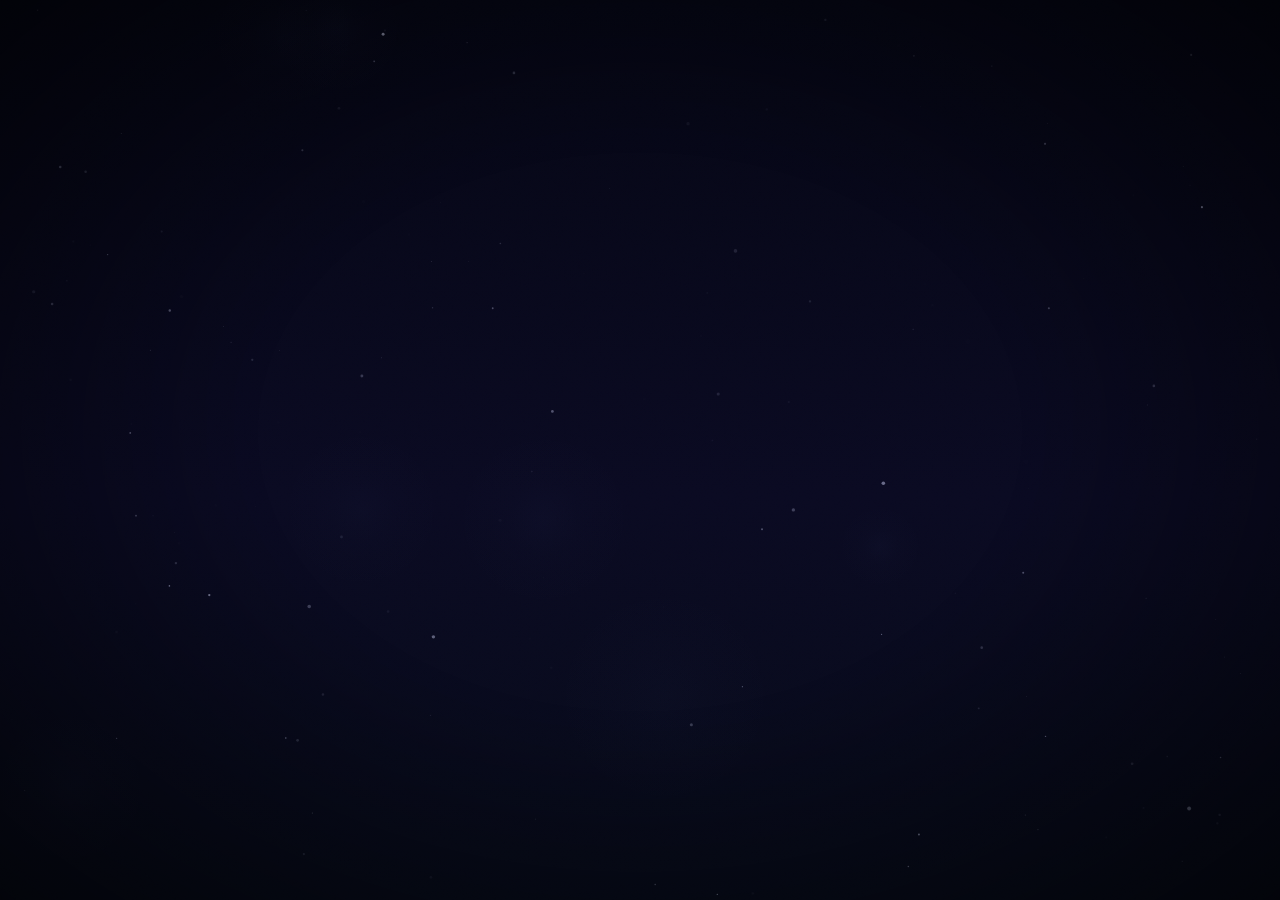
==== commit 0b994258: "cd" ====
--- a/index.html
+++ b/index.html
@@ -14,6 +14,8 @@
       background: #05060f;
       overflow: hidden;
       touch-action: manipulation;
+      overscroll-behavior: none;
+      -webkit-tap-highlight-color: transparent;
     }
 
     body {
@@ -22,7 +24,7 @@
     }
     body.loaded { opacity: 1; }
 
-    #scene { position: fixed; inset: 0; display: block; }
+    #scene { position: fixed; inset: 0; display: block; width: 100%; height: 100%; }
 
     .grain {
       position: fixed;
@@ -45,7 +47,7 @@
     .replay {
       position: fixed;
       left: 50%;
-      bottom: 7.5%;
+      bottom: max(7.5%, calc(env(safe-area-inset-bottom) + 1.25rem));
       transform: translateX(-50%) scale(0.9);
       z-index: 4;
       width: 46px;
@@ -100,7 +102,7 @@
     const ctx = canvas.getContext('2d');
     const replayBtn = document.getElementById('replay');
 
-    let w = 0, h = 0, dpr = 1, minSide = 0;
+    let w = 0, h = 0, dpr = 1, minSide = 0, small = false;
     const DURATION = 42000;
     let startTime = null;
     let finished = false;
@@ -149,14 +151,17 @@
       w = window.innerWidth;
       h = window.innerHeight;
       minSide = Math.min(w, h);
+      small = minSide < 480;          // phones: trim particle load for smoothness
       canvas.width = w * dpr;
       canvas.height = h * dpr;
+      canvas.style.width = w + 'px';  // canvas is a replaced element — pin its
+      canvas.style.height = h + 'px'; // CSS size to the viewport, not the bitmap
       ctx.setTransform(dpr, 0, 0, dpr, 0, 0);
       buildStatic();
     }
 
     function buildStatic() {
-      const count = Math.min(Math.floor((w * h) / 6500), 160);
+      const count = Math.min(Math.floor((w * h) / (small ? 9000 : 6500)), small ? 90 : 160);
       stars = Array.from({ length: count }, () => ({
         x: Math.random() * w,
         y: Math.random() * h,
@@ -166,7 +171,7 @@
         speed: Math.random() * 0.0006 + 0.0002,
         phase: Math.random() * TAU,
       }));
-      bokeh = Array.from({ length: 7 }, () => ({
+      bokeh = Array.from({ length: small ? 5 : 7 }, () => ({
         x: Math.random() * w,
         y: Math.random() * h,
         r: minSide * (0.04 + Math.random() * 0.09),
@@ -290,7 +295,7 @@
 
     function emitFlows(filament) {
       // energy flowing across the bridge, both directions
-      if (filament > 0.15 && flows.length < 24 && Math.random() < 0.45) {
+      if (filament > 0.15 && flows.length < (small ? 16 : 24) && Math.random() < 0.45) {
         flows.push({ p: Math.random() < 0.5 ? 0 : 1, dir: Math.random() < 0.5 ? 1 : -1, speed: 0.012 + Math.random() * 0.01, r: 1 + Math.random() * 2 });
       }
     }
@@ -482,7 +487,7 @@
       }
 
       // embers rising through the warm air
-      if (warmT > 0.15 && embers.length < 30 && Math.random() < 0.3) {
+      if (warmT > 0.15 && embers.length < (small ? 20 : 30) && Math.random() < 0.3) {
         embers.push({ x: lerp(w * 0.25, w * 0.75, Math.random()), y: h + 10, r: 1 + Math.random() * 2.6, vy: 0.25 + Math.random() * 0.5, drift: (Math.random() - 0.5) * 0.5, life: 0, max: 4500 + Math.random() * 4000, phase: Math.random() * TAU });
       }
       for (let i = embers.length - 1; i >= 0; i--) {
